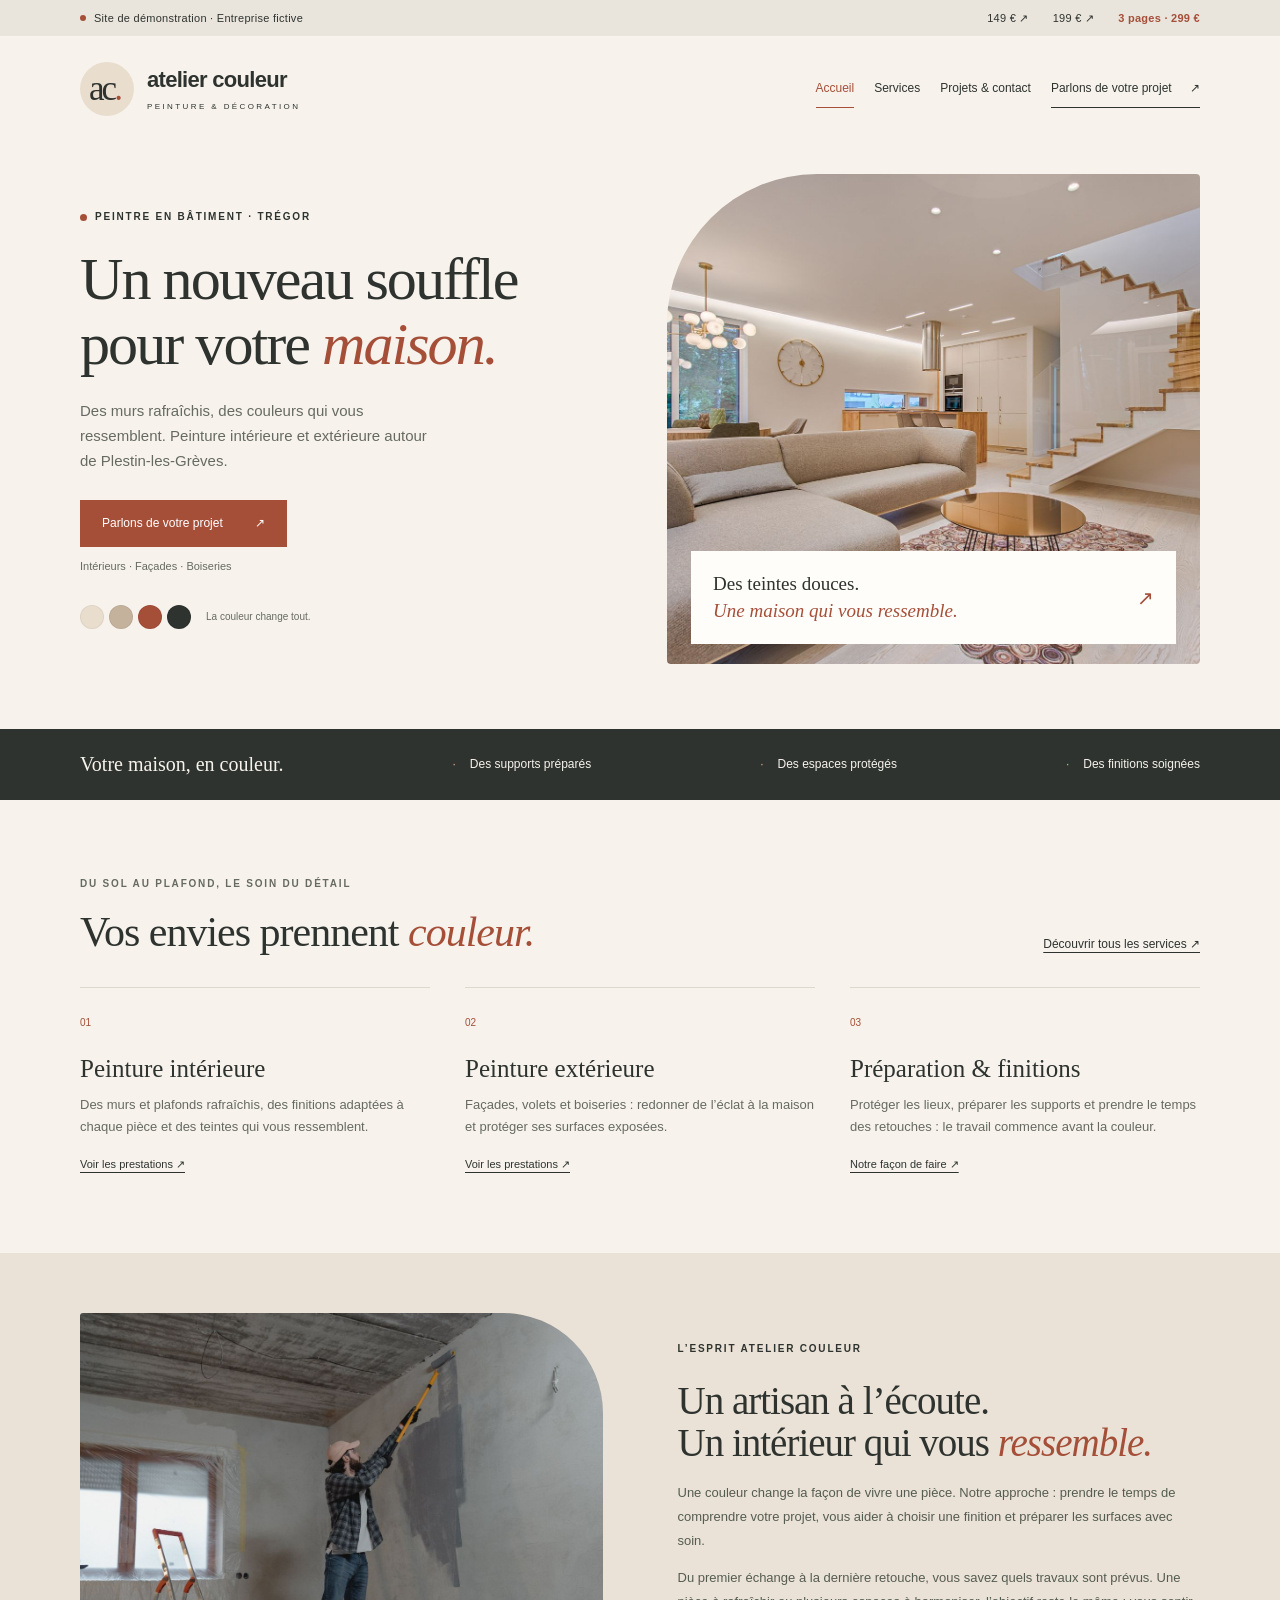
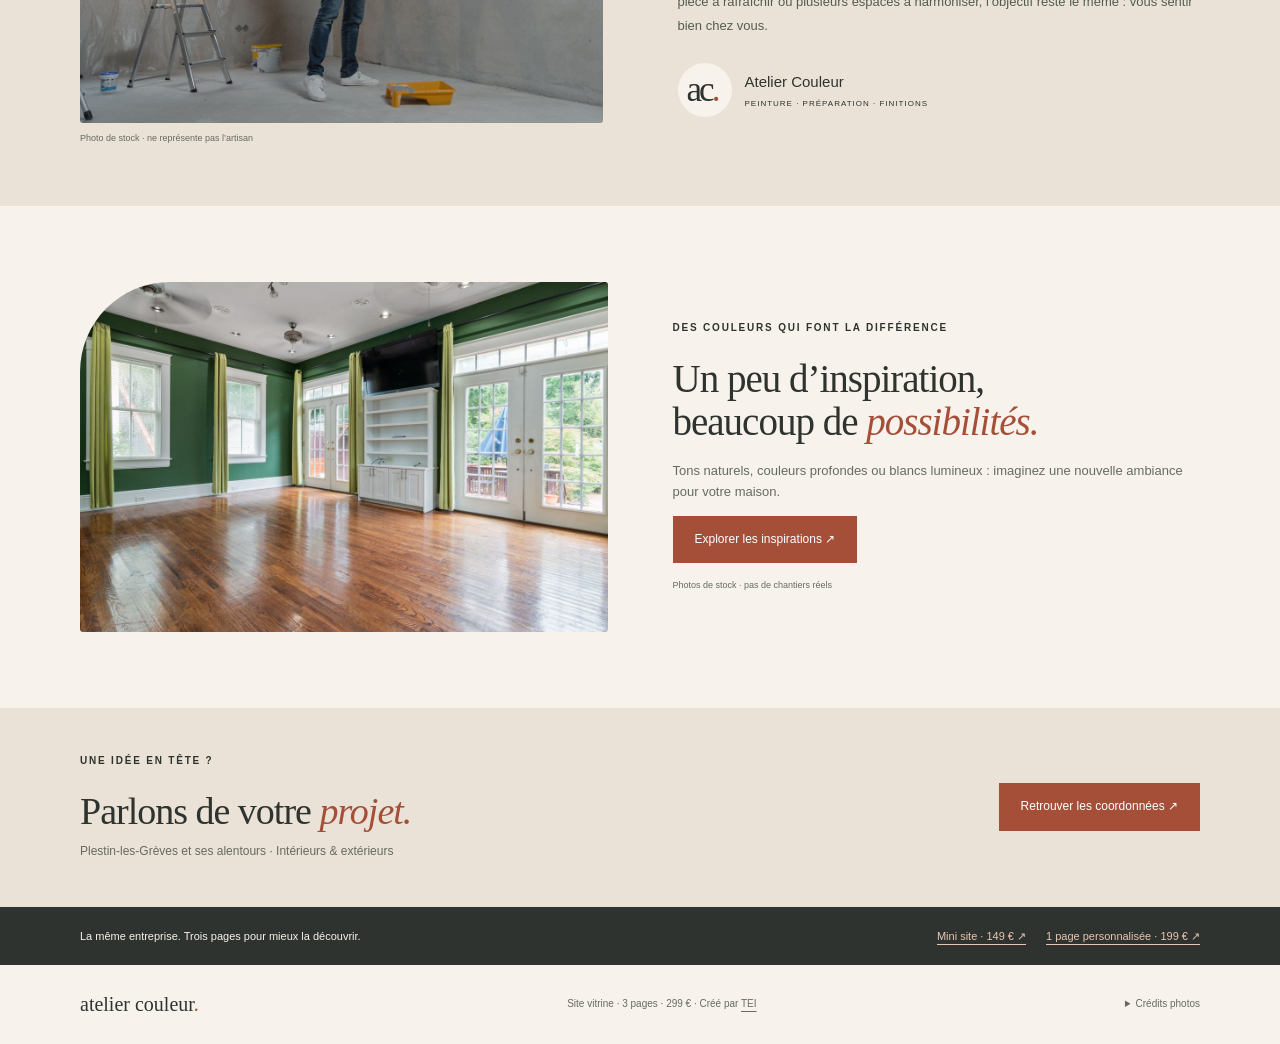
==== index.html @ 241e9d22 "Create three-page Atelier Couleur website demo" ====
<!doctype html>
<html lang="fr">
<head>
<meta charset="utf-8"><meta name="viewport" content="width=device-width, initial-scale=1">
<meta name="robots" content="noindex, nofollow">
<meta name="description" content="Atelier Couleur : démonstration d’un site vitrine de trois pages pour un peintre en bâtiment. Entreprise fictive, photos d’illustration.">
<meta name="theme-color" content="#f7f3ec">
<title>Atelier Couleur — Accueil · Peinture & décoration</title>
<link rel="icon" href="favicon.svg" type="image/svg+xml"><link rel="stylesheet" href="style.css">
</head>
<body>
<a class="skip" href="#main">Aller au contenu</a>
<div class="demo"><div class="wrap demo-inner"><span><span class="demo-dot"></span> Site de démonstration · Entreprise fictive</span><div class="demo-compare"><a href="https://ddelpha.github.io/atelier-couleur-mini/">149 € ↗</a><a href="https://ddelpha.github.io/atelier-couleur-personnalise/">199 € ↗</a><span class="current-package">3 pages · 299 €</span></div></div></div>
<header class="wrap header"><a class="brand" href="index.html" aria-label="Atelier Couleur, accueil"><span class="brand-icon" aria-hidden="true">ac<span>.</span></span><span>atelier couleur<small>PEINTURE & DÉCORATION</small></span></a><nav aria-label="Navigation principale"><a href="index.html" aria-current="page">Accueil</a><a href="services.html" >Services</a><a href="projets-contact.html" >Projets & contact</a><a class="nav-contact" href="projets-contact.html#contact">Parlons de votre projet <span aria-hidden="true">↗</span></a></nav></header>
<main id="main"><section class="wrap hero"><div class="hero-copy"><p class="eyebrow"><span></span> PEINTRE EN BÂTIMENT · TRÉGOR</p><h1>Un nouveau souffle<br>pour votre <em>maison.</em></h1><p class="intro">Des murs rafraîchis, des couleurs qui vous ressemblent. Peinture intérieure et extérieure autour de Plestin-les-Grèves.</p><a class="button" href="projets-contact.html#contact">Parlons de votre projet <span aria-hidden="true">↗</span></a><p class="hero-note">Intérieurs · Façades · Boiseries</p><div class="swatches" aria-label="Palette : crème, sable, terracotta et charbon"><span style="--swatch:#e9dece"></span><span style="--swatch:#c4b29c"></span><span style="--swatch:#a54f39"></span><span style="--swatch:#2e332f"></span><small>La couleur change tout.</small></div></div><figure class="hero-image"><img src="images/interior.jpg" alt="Salon lumineux aux murs clairs avec canapé et escalier en bois — photo d’illustration" width="1600" height="1029" fetchpriority="high"><figcaption><span>Des teintes douces.<br><em>Une maison qui vous ressemble.</em></span><span aria-hidden="true">↗</span></figcaption></figure></section>
<div class="care-strip"><div class="wrap"><span>Votre maison, en couleur.</span><p>Des supports préparés</p><p>Des espaces protégés</p><p>Des finitions soignées</p></div></div>
<section class="wrap home-services personalised-section"><div class="gallery-heading"><div><p class="eyebrow">DU SOL AU PLAFOND, LE SOIN DU DÉTAIL</p><h2>Vos envies prennent <em>couleur.</em></h2></div><a class="text-link" href="services.html">Découvrir tous les services ↗</a></div><div class="home-service-grid"><article><span class="number">01</span><h3>Peinture intérieure</h3><p>Des murs et plafonds rafraîchis, des finitions adaptées à chaque pièce et des teintes qui vous ressemblent.</p><a href="services.html#interieur">Voir les prestations ↗</a></article><article><span class="number">02</span><h3>Peinture extérieure</h3><p>Façades, volets et boiseries : redonner de l’éclat à la maison et protéger ses surfaces exposées.</p><a href="services.html#exterieur">Voir les prestations ↗</a></article><article><span class="number">03</span><h3>Préparation & finitions</h3><p>Protéger les lieux, préparer les supports et prendre le temps des retouches : le travail commence avant la couleur.</p><a href="services.html#preparation">Notre façon de faire ↗</a></article></div></section><section class="about-band" id="apropos"><div class="wrap about-layout"><figure><img src="images/painting.jpg" alt="Peintre appliquant une sous-couche dans une pièce en rénovation — photo d’illustration" width="1400" height="933" loading="lazy"><figcaption>Photo de stock · ne représente pas l’artisan</figcaption></figure><div class="about-copy"><p class="eyebrow">L’ESPRIT ATELIER COULEUR</p><h2>Un artisan à l’écoute.<br>Un intérieur qui vous <em>ressemble.</em></h2><p>Une couleur change la façon de vivre une pièce. Notre approche : prendre le temps de comprendre votre projet, vous aider à choisir une finition et préparer les surfaces avec soin.</p><p>Du premier échange à la dernière retouche, vous savez quels travaux sont prévus. Une pièce à rafraîchir ou plusieurs espaces à harmoniser, l’objectif reste le même : vous sentir bien chez vous.</p><div class="about-signature"><span class="brand-icon" aria-hidden="true">ac<span>.</span></span><div>Atelier Couleur<small>PEINTURE · PRÉPARATION · FINITIONS</small></div></div></div></div></section>
<section class="wrap home-preview personalised-section"><div class="preview-photo"><img src="images/green-room.jpg" alt="Pièce lumineuse aux murs verts et au parquet en bois — photo de stock" width="1200" height="800" loading="lazy"></div><div><p class="eyebrow">DES COULEURS QUI FONT LA DIFFÉRENCE</p><h2>Un peu d’inspiration,<br>beaucoup de <em>possibilités.</em></h2><p>Tons naturels, couleurs profondes ou blancs lumineux : imaginez une nouvelle ambiance pour votre maison.</p><a class="button" href="projets-contact.html">Explorer les inspirations ↗</a><small>Photos de stock · pas de chantiers réels</small></div></section><section class="home-cta"><div class="wrap"><div><p class="eyebrow">UNE IDÉE EN TÊTE ?</p><h2>Parlons de votre <em>projet.</em></h2><p>Plestin-les-Grèves et ses alentours · Intérieurs & extérieurs</p></div><a class="button" href="projets-contact.html#contact">Retrouver les coordonnées ↗</a></div></section><aside class="compare-footer"><div class="wrap"><span>La même entreprise. Trois pages pour mieux la découvrir.</span><div><a href="https://ddelpha.github.io/atelier-couleur-mini/">Mini site · 149 € ↗</a><a href="https://ddelpha.github.io/atelier-couleur-personnalise/">1 page personnalisée · 199 € ↗</a></div></div></aside></main><footer class="wrap footer"><a class="footer-brand" href="index.html">atelier couleur<span>.</span></a><p>Site vitrine · 3 pages · 299 € · Créé par <a href="https://treger-electricite-informatique.fr/sites-web.html">TEI</a></p><details><summary>Crédits photos</summary><p>Photos de stock Pexels : <a href="https://www.pexels.com/photo/interior-design-of-a-house-1571460/">intérieur</a>, <a href="https://www.pexels.com/photo/man-painting-the-wall-6474471/">peinture</a>, <a href="https://www.pexels.com/photo/person-holding-paint-roller-while-painting-the-wall-994164/">rouleau</a>. <a href="https://www.pexels.com/photo/empty-living-room-with-wooden-floor-and-green-walls-5353938/">pièce verte</a>, <a href="https://www.pexels.com/photo/stylish-interior-of-bedroom-in-modern-apartment-6636262/">chambre</a>. Utilisées à titre d’illustration.</p></details></footer>
</body></html>
---- style.css ----
:root{--cream:#f7f3ec;--paper:#fffdf9;--ink:#2e332f;--muted:#666a62;--terra:#a54f39;--line:#ddd8ce;--sand:#e9dece}*{box-sizing:border-box}html{scroll-behavior:smooth;scroll-padding-top:24px}body{margin:0;background:var(--cream);color:var(--ink);font-family:Arial,Helvetica,sans-serif;font-size:16px;line-height:1.65}a{color:inherit;text-underline-offset:4px}a:focus-visible,summary:focus-visible{outline:3px solid var(--terra);outline-offset:5px}.wrap{width:min(1120px,calc(100% - 64px));margin:auto}.skip{position:absolute;top:-100px;background:white;padding:12px;z-index:5}.skip:focus{top:0}.demo{background:#eae5dc;font-size:11px;letter-spacing:.025em}.demo-inner{display:flex;justify-content:space-between;align-items:center;gap:16px;padding-block:9px}.demo-inner>span{display:flex;align-items:center;gap:8px}.demo a{text-decoration:none}.demo-dot{width:6px;height:6px;border-radius:50%;background:var(--terra)}.header{display:flex;align-items:center;justify-content:space-between;gap:24px;padding-block:26px}.brand{display:flex;align-items:center;gap:13px;text-decoration:none;font-weight:600;font-size:22px;letter-spacing:-.7px;line-height:1.2}.brand-icon{font-family:Georgia,serif;font-size:35px;background:var(--sand);width:54px;height:54px;display:flex;align-items:center;justify-content:center;border-radius:50%;font-weight:400;letter-spacing:-3px;padding-right:5px}.brand-icon span{color:var(--terra)}.brand small{display:block;font-size:8px;letter-spacing:2.4px;font-weight:400;margin-top:8px}.header nav{display:flex;gap:28px;align-items:center;font-size:12px}.header nav a{text-decoration:none}.nav-contact{border-bottom:1px solid var(--ink);padding-block:8px}.nav-contact span{margin-left:15px}.hero{display:grid;grid-template-columns:1fr 1fr;gap:44px;align-items:center;padding-block:32px 58px}.eyebrow{font-size:10px;font-weight:600;letter-spacing:1.8px;margin:0 0 22px;display:flex;align-items:center;gap:8px}.eyebrow>span{width:7px;height:7px;background:var(--terra);border-radius:50%}h1,h2,h3,p,figure{margin-top:0}h1,h2{font-family:Georgia,'Times New Roman',serif;font-weight:400;line-height:1.08;letter-spacing:-2px}h1{font-size:clamp(44px,4.7vw,64px);margin-bottom:22px}em{color:var(--terra);font-weight:400}.intro{font-size:15px;color:var(--muted);max-width:365px;margin-bottom:26px}.button{display:inline-flex;gap:32px;align-items:center;background:var(--terra);color:white;text-decoration:none;padding:13px 21px;font-size:12px;border:1px solid var(--terra)}.button:hover{background:#843d2b}.hero-note{font-size:11px;color:var(--muted);margin:10px 0 30px}.swatches{display:flex;align-items:center;gap:5px}.swatches>span{background:var(--swatch);width:24px;height:24px;border-radius:50%;border:1px solid #0000000d}.swatches small{margin-left:10px;font-size:10px;color:var(--muted)}.hero-image{margin:0;position:relative;height:440px}.hero-image img{width:100%;height:100%;object-fit:cover;object-position:47% center;border-radius:120px 3px 3px 3px}.hero-image figcaption{position:absolute;left:24px;right:24px;bottom:20px;display:flex;justify-content:space-between;align-items:center;gap:14px;background:var(--paper);padding:13px 18px;font-family:Georgia,serif;font-size:15px}.hero-image figcaption>span:last-child{font-family:Arial;font-size:20px;color:var(--terra)}.services{border-top:1px solid var(--line);display:grid;grid-template-columns:1fr 1fr;gap:60px;padding-block:48px}.section-intro .eyebrow{margin-bottom:15px}h2{font-size:36px;margin-bottom:17px;letter-spacing:-1px}.section-intro>p:last-child{font-size:13px;color:var(--muted);max-width:360px;margin-bottom:0}.service-list article{display:flex;gap:18px;border-bottom:1px solid var(--line);padding:18px 0}.service-list article:first-child{padding-top:0}.number{font-size:10px;color:var(--terra);padding-top:4px}h3{font-size:15px;font-weight:500;margin-bottom:5px}.service-list p{font-size:12px;color:var(--muted);margin-bottom:0;max-width:345px}.service-mark{margin-left:auto;color:var(--terra);font-size:18px}.inspiration{padding-block:10px 55px}.gallery-heading{display:flex;justify-content:space-between;align-items:baseline;gap:16px;margin-bottom:18px}.gallery-heading h2{font-size:28px;margin:0}.gallery-heading p{font-size:10px;color:var(--muted);margin:0}.gallery{display:grid;grid-template-columns:1.2fr 1fr;gap:22px}.gallery figure{margin:0}.gallery img{width:100%;height:240px;object-fit:cover;display:block}.gallery figure:first-child img{object-position:center 50%}.gallery figcaption{display:flex;justify-content:space-between;align-items:center;gap:10px;padding-top:12px;font-family:Georgia,serif;font-size:17px}.gallery figcaption small{font-family:Arial;font-size:8px;letter-spacing:1px;color:var(--muted)}.contact{background:#eae2d6}.contact-inner{display:grid;grid-template-columns:1fr 1fr;gap:60px;padding-block:43px}.contact h2{font-size:42px}.contact .eyebrow{margin-bottom:16px}.contact p:not(.eyebrow){margin-bottom:10px}.contact-inner>div:first-child>p:last-child{font-size:13px;color:var(--muted)}.contact-details{padding-top:6px}.contact-label{font-size:9px;letter-spacing:1.6px;color:var(--muted)}.contact-value{font-family:Georgia,serif;font-size:27px;line-height:1.2}.contact-email{font-size:16px;overflow-wrap:anywhere}.contact-area{font-size:11px;color:var(--muted)}.contact-demo{font-size:10px;color:var(--muted);max-width:350px;margin-top:20px}.real-link{display:inline-block;font-size:11px;margin-top:6px}.footer{padding-block:23px;display:flex;gap:20px;align-items:center;justify-content:space-between;font-size:10px;color:var(--muted)}.footer p{margin:0}.footer-brand{font-family:Georgia,serif;font-size:20px;color:var(--ink)}.footer-brand>span{color:var(--terra)}.footer details{position:relative}.footer summary{cursor:pointer}.footer details p{position:absolute;bottom:28px;right:0;background:var(--paper);border:1px solid var(--line);padding:16px;width:260px;box-shadow:0 3px 20px #0001}@media(min-width:1500px){.hero{padding-top:45px}}@media(max-width:800px){.wrap{width:calc(100% - 40px)}.header nav{gap:18px}.header nav>a:not(.nav-contact){display:none}.hero{gap:24px}.hero-image{height:370px}h1{font-size:44px}.services,.contact-inner{gap:30px}.gallery-heading{display:block}.gallery-heading p{margin-top:8px}.gallery figcaption{align-items:flex-start;flex-direction:column;gap:0}.gallery img{height:210px}}@media(max-width:580px){.demo-inner{flex-wrap:wrap;gap:3px;font-size:9px;padding-block:7px}.header{padding-block:20px}.brand{font-size:19px;gap:9px}.brand-icon{width:43px;height:43px;font-size:29px}.brand small{font-size:6px;letter-spacing:1.9px}.header nav{font-size:10px}.nav-contact{max-width:100px;line-height:1.45}.nav-contact span{margin-left:0}.hero{grid-template-columns:1fr;padding-top:15px;padding-bottom:33px;gap:28px}h1{font-size:48px}.hero-copy .eyebrow{font-size:9px}.intro{max-width:100%}.swatches{margin-top:22px}.hero-note{margin-bottom:15px}.hero-image{height:305px}.hero-image img{border-top-left-radius:85px}.hero-image figcaption{left:15px;right:15px;bottom:15px;font-size:14px}.services{grid-template-columns:1fr;gap:25px;padding-block:32px}.section-intro>p:last-child{max-width:100%}.gallery{gap:13px;grid-template-columns:1fr 1fr}.gallery img{height:175px}.gallery figcaption{font-size:15px;line-height:1.4}.gallery figcaption small{font-size:7px;margin-top:5px}.gallery-heading h2{font-size:27px}.inspiration{padding-bottom:32px}.contact-inner{grid-template-columns:1fr;gap:20px;padding-block:32px}.contact h2{font-size:40px}.contact-details{border-top:1px solid #cbc3b6;padding-top:20px}.footer{flex-wrap:wrap;gap:10px}.footer>p{order:3;width:100%}.footer details p{width:240px}}@media(prefers-reduced-motion:reduce){html{scroll-behavior:auto}}
/* Personalised one-page edition: same identity, more space for the business. */
.demo-compare{display:flex;align-items:center;gap:24px}.current-package{color:var(--terra);font-weight:600}.header nav{gap:22px}.hero{padding-bottom:65px;gap:54px}.hero-image{height:490px}.hero-image img{border-radius:150px 4px 4px 4px}.hero-image figcaption{padding:20px 22px;font-size:19px;line-height:1.4}.care-strip{background:var(--ink);color:var(--cream)}.care-strip .wrap{display:flex;align-items:center;justify-content:space-between;gap:25px;padding-block:19px;font-size:12px}.care-strip span{font-family:Georgia,serif;font-size:20px}.care-strip p{margin:0}.care-strip p:before{content:'·';color:#dbaa8e;margin-right:14px}.personalised-section{padding-block:76px}.services{border-top:0;gap:80px;grid-template-columns:.85fr 1.15fr}.section-intro h2{font-size:40px}.section-intro>p:last-of-type{font-size:14px;max-width:350px}.text-link{display:inline-block;margin-top:25px;font-size:12px}.service-list article{padding-block:25px}.service-list h3{font-family:Georgia,serif;font-size:23px;line-height:1.2}.service-list p{font-size:13px;max-width:none;line-height:1.8}.service-list ul{display:flex;gap:6px;flex-wrap:wrap;list-style:none;padding:0;margin:13px 0 0}.service-list li{background:#eae5dc;padding:4px 9px;font-size:9px;color:#54584f}.about-band{background:#eae2d6}.about-layout{display:grid;grid-template-columns:1fr 1fr;gap:75px;align-items:center;padding-block:60px}.about-layout figure{margin:0}.about-layout img{height:410px;width:100%;object-fit:cover;display:block;border-radius:3px 100px 3px 3px}.about-layout figcaption{font-size:9px;color:var(--muted);margin-top:8px}.about-copy h2{font-size:39px}.about-copy>p:not(.eyebrow){font-size:13px;color:#555c52;line-height:1.85}.about-signature{display:flex;gap:13px;align-items:center;margin-top:25px;font-size:15px}.about-signature small{display:block;font-size:8px;letter-spacing:1px;margin-top:3px}.about-signature .brand-icon{background:var(--cream)}.gallery-heading{align-items:flex-end;margin-bottom:28px}.gallery-heading h2{font-size:42px;line-height:1.1}.gallery-heading .eyebrow{margin-bottom:16px}.gallery-heading>p{max-width:260px;font-size:11px}.expanded-gallery{grid-template-columns:1.3fr 1fr;gap:32px 24px}.expanded-gallery figure:nth-child(3){grid-column:1}.expanded-gallery img{height:290px}.expanded-gallery figure:first-child img,.expanded-gallery figure:last-child img{height:355px}.expanded-gallery figure:nth-child(2){padding-top:65px}.expanded-gallery figure:nth-child(3){align-self:start}.expanded-gallery figcaption{font-size:18px}.expanded-gallery figcaption small{font-size:8px}.process{border-top:1px solid var(--line);padding-top:50px}.process-heading{display:flex;justify-content:space-between;align-items:baseline;gap:30px;margin-bottom:20px}.process-heading h2{font-size:37px}.process-steps{display:grid;grid-template-columns:repeat(3,1fr);gap:35px}.process-steps article{border-top:1px solid var(--line);padding-top:18px}.process-steps span{font-size:9px;letter-spacing:1.5px;color:var(--terra)}.process-steps h3{font-family:Georgia,serif;font-size:21px;margin-top:13px}.process-steps p{font-size:12px;color:var(--muted);max-width:290px}.faq-band{background:#eeebe4}.faq-layout{display:grid;grid-template-columns:1fr 1.1fr;gap:70px;padding-block:65px}.faq-layout h2{font-size:38px}.faq-layout>div>p:not(.eyebrow){font-size:12px;color:var(--muted)}.faq-list details{border-bottom:1px solid #d3cec4}.faq-list summary{list-style:none;cursor:pointer;display:flex;justify-content:space-between;gap:20px;padding:18px 0;font-size:14px}.faq-list summary::-webkit-details-marker{display:none}.faq-list summary:after{content:'+';color:var(--terra);font-size:20px;line-height:1}.faq-list details[open] summary:after{content:'−'}.faq-list details p{font-size:12px;color:var(--muted);line-height:1.85;padding-bottom:6px}.contact-inner{padding-block:65px}.compare-footer{background:var(--ink);color:var(--cream)}.compare-footer .wrap{display:flex;justify-content:space-between;gap:20px;padding-block:20px;font-size:11px}.compare-footer a{color:#e9c6b4}@media(max-width:850px){.header nav{gap:18px}.header nav>a[href="#apropos"]{display:none}.hero{gap:30px}.hero-image{height:420px}.services{gap:35px}.about-layout{gap:35px}.about-copy h2,.section-intro h2{font-size:34px}.expanded-gallery figcaption{flex-direction:column;align-items:flex-start;gap:3px}.faq-layout{gap:35px}}@media(max-width:580px){.demo-inner{gap:5px}.demo-compare{gap:15px;font-size:8px}.header nav{font-size:10px}.hero{padding-bottom:35px;gap:28px}.hero-image{height:330px}.hero-image img{border-top-left-radius:90px}.hero-image figcaption{font-size:17px;padding:15px}.care-strip .wrap{display:grid;grid-template-columns:1fr 1fr;gap:10px 8px;padding-block:18px;font-size:10px}.care-strip span{font-size:17px}.care-strip p:before{margin-right:7px}.personalised-section{padding-block:40px}.services{grid-template-columns:1fr;gap:30px}.section-intro h2{font-size:35px}.service-list article{padding-block:23px}.service-list h3{font-size:23px}.about-layout{grid-template-columns:1fr;padding-block:35px;gap:28px}.about-layout img{height:290px;border-top-right-radius:80px}.about-copy h2{font-size:34px}.gallery-heading h2{font-size:35px}.gallery-heading>p{margin-top:15px}.expanded-gallery{gap:25px;grid-template-columns:1fr}.expanded-gallery figure:nth-child(n){padding:0;margin:0;grid-column:auto}.expanded-gallery figure:nth-child(n) img{height:240px}.expanded-gallery figcaption{flex-direction:row;align-items:baseline;font-size:17px;gap:10px}.expanded-gallery figcaption small{font-size:7px;white-space:nowrap}.process-heading{display:block}.process-heading h2{font-size:34px}.process-steps{grid-template-columns:1fr;gap:20px}.process-steps p{max-width:100%;margin-bottom:0}.faq-layout{grid-template-columns:1fr;padding-block:40px;gap:20px}.faq-layout h2{font-size:34px}.faq-list summary{font-size:14px}.contact-inner{padding-block:40px}.compare-footer .wrap{display:block;font-size:10px}.compare-footer a{display:block;margin-top:8px}.footer{font-size:9px}}
/* Three-page edition: shared identity, dedicated services and projects pages. */
.header nav{gap:20px}.header nav a[aria-current=page]{color:var(--terra);border-bottom:1px solid var(--terra)}.header nav a:not(.nav-contact){padding-block:8px}.footer-brand{text-decoration:none}.compare-footer .wrap>div{display:flex;gap:20px}.breadcrumb{display:flex;gap:12px;font-size:11px;color:var(--muted);padding-top:10px}.breadcrumb a{text-decoration:none}.page-intro{padding-block:50px 55px;border-bottom:1px solid var(--line)}.page-intro h1{font-size:60px}.page-intro .intro{max-width:520px;margin-bottom:22px}.page-jumps{display:flex;gap:25px;font-size:12px}.home-service-grid{display:grid;grid-template-columns:repeat(3,1fr);gap:35px;margin-top:32px}.home-service-grid article{border-top:1px solid var(--line);padding-top:20px}.home-service-grid h3{font-family:Georgia,serif;font-size:25px;margin-top:14px}.home-service-grid p{font-size:13px;color:var(--muted)}.home-service-grid a{font-size:11px}.home-preview{display:grid;grid-template-columns:1fr 1fr;align-items:center;gap:65px}.preview-photo img{width:100%;height:350px;object-fit:cover;border-radius:90px 3px 3px 3px;display:block}.home-preview h2{font-size:39px}.home-preview p:not(.eyebrow){font-size:13px;color:var(--muted)}.home-preview small{display:block;font-size:9px;color:var(--muted);margin-top:15px}.home-cta{background:#eae2d6}.home-cta .wrap{display:flex;gap:35px;justify-content:space-between;align-items:center;padding-block:45px}.home-cta h2{font-size:38px;margin-bottom:10px}.home-cta p:last-child{font-size:12px;color:var(--muted);margin:0}.service-detail{display:grid;grid-template-columns:1fr 1fr;gap:65px;align-items:center;padding-block:65px}.service-detail figure{margin:0}.service-detail img{width:100%;height:410px;object-fit:cover;display:block;border-radius:3px 85px 3px 3px}.service-detail figcaption{font-size:9px;color:var(--muted);margin-top:8px}.service-detail h2,.exterior-layout h2{font-size:39px}.service-detail p:not(.eyebrow),.exterior-layout p:not(.eyebrow){font-size:13px;color:var(--muted)}.detail-list{list-style:none;padding:0;margin:20px 0 0;font-size:12px}.detail-list li{border-top:1px solid var(--line);padding:9px 0 9px 20px;position:relative}.detail-list li:before{content:'·';position:absolute;left:3px;color:var(--terra);font-weight:bold}.exterior-band{background:#eae2d6}.exterior-layout{display:grid;grid-template-columns:1.15fr .85fr;gap:90px;padding-block:60px;align-items:center}.exterior-layout .detail-list li{border-color:#d5cbbd}.material-note{border:1px solid #cfc4b5;padding:30px;background:#f7f3ec80}.big-number{font-family:Georgia,serif;font-size:72px;line-height:1;color:#a54f3960}.material-note h3{font-family:Georgia,serif;font-size:30px;margin-block:15px}.material-note p:last-child{margin-bottom:0}.area-section{display:grid;grid-template-columns:1fr 1fr;gap:70px;padding-block:45px;border-top:1px solid var(--line);border-bottom:1px solid var(--line);align-items:center}.area-section h2{font-size:39px}.area-section p:not(.eyebrow){font-size:13px;color:var(--muted);max-width:450px}.area-towns{display:grid;grid-template-columns:1fr 1fr;gap:15px;font-size:13px}.area-towns span{border-bottom:1px solid var(--line);padding-block:12px}.enquiry-prep{padding-block:60px}.enquiry-prep h2{font-size:36px;margin-bottom:30px}@media(max-width:850px){.header nav{gap:13px;font-size:11px}.header .brand{font-size:20px}.home-preview,.service-detail{gap:30px}.exterior-layout{gap:35px}.area-section{gap:35px}.home-service-grid{gap:20px}.home-service-grid h3{font-size:22px}}@media(max-width:580px){.header{flex-wrap:wrap;gap:16px}.header nav{width:100%;display:flex;justify-content:space-between;font-size:11px;gap:14px;border-top:1px solid var(--line);padding-top:6px}.header nav>a:not(.nav-contact){display:block}.header nav .nav-contact{display:none}.header .brand{font-size:19px}.demo-compare{gap:15px}.page-intro{padding-block:30px 35px}.page-intro h1{font-size:46px}.page-jumps{gap:18px;font-size:11px}.home-service-grid{grid-template-columns:1fr;gap:25px;margin-top:25px}.home-service-grid h3{font-size:25px}.home-preview,.service-detail,.exterior-layout,.area-section{grid-template-columns:1fr;gap:28px}.preview-photo img{height:270px}.home-preview h2{font-size:34px}.home-cta .wrap{display:block;padding-block:35px}.home-cta .button{margin-top:25px}.home-cta h2{font-size:34px}.service-detail{padding-block:40px}.service-detail img{height:280px}.service-detail h2,.exterior-layout h2{font-size:34px}.exterior-layout{padding-block:35px}.material-note{padding:25px}.area-section{padding-block:35px}.area-section h2{font-size:34px}.area-towns{font-size:12px;gap:12px}.enquiry-prep{padding-block:40px}.enquiry-prep h2{font-size:32px}.compare-footer .wrap>div{display:flex;flex-wrap:wrap;gap:8px 20px}.compare-footer a{display:inline-block}.gallery-heading h2{font-size:34px}}
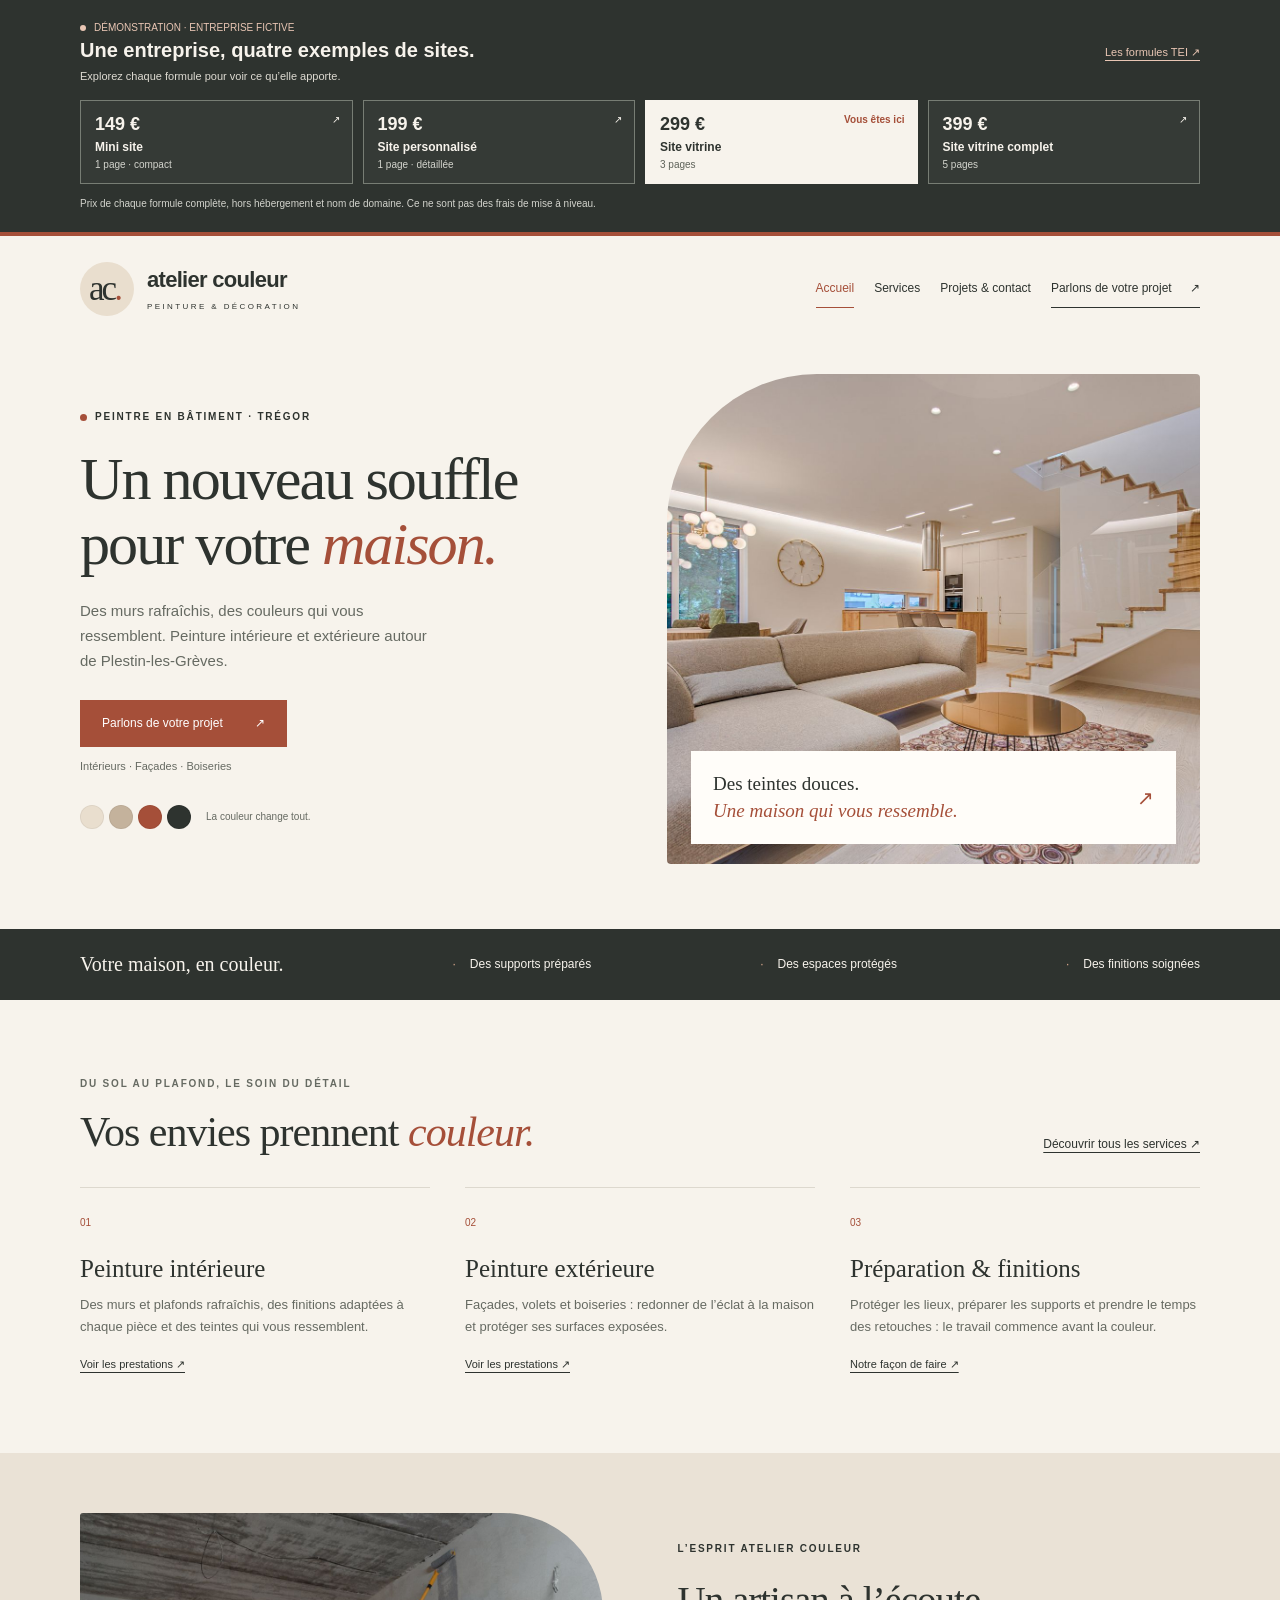
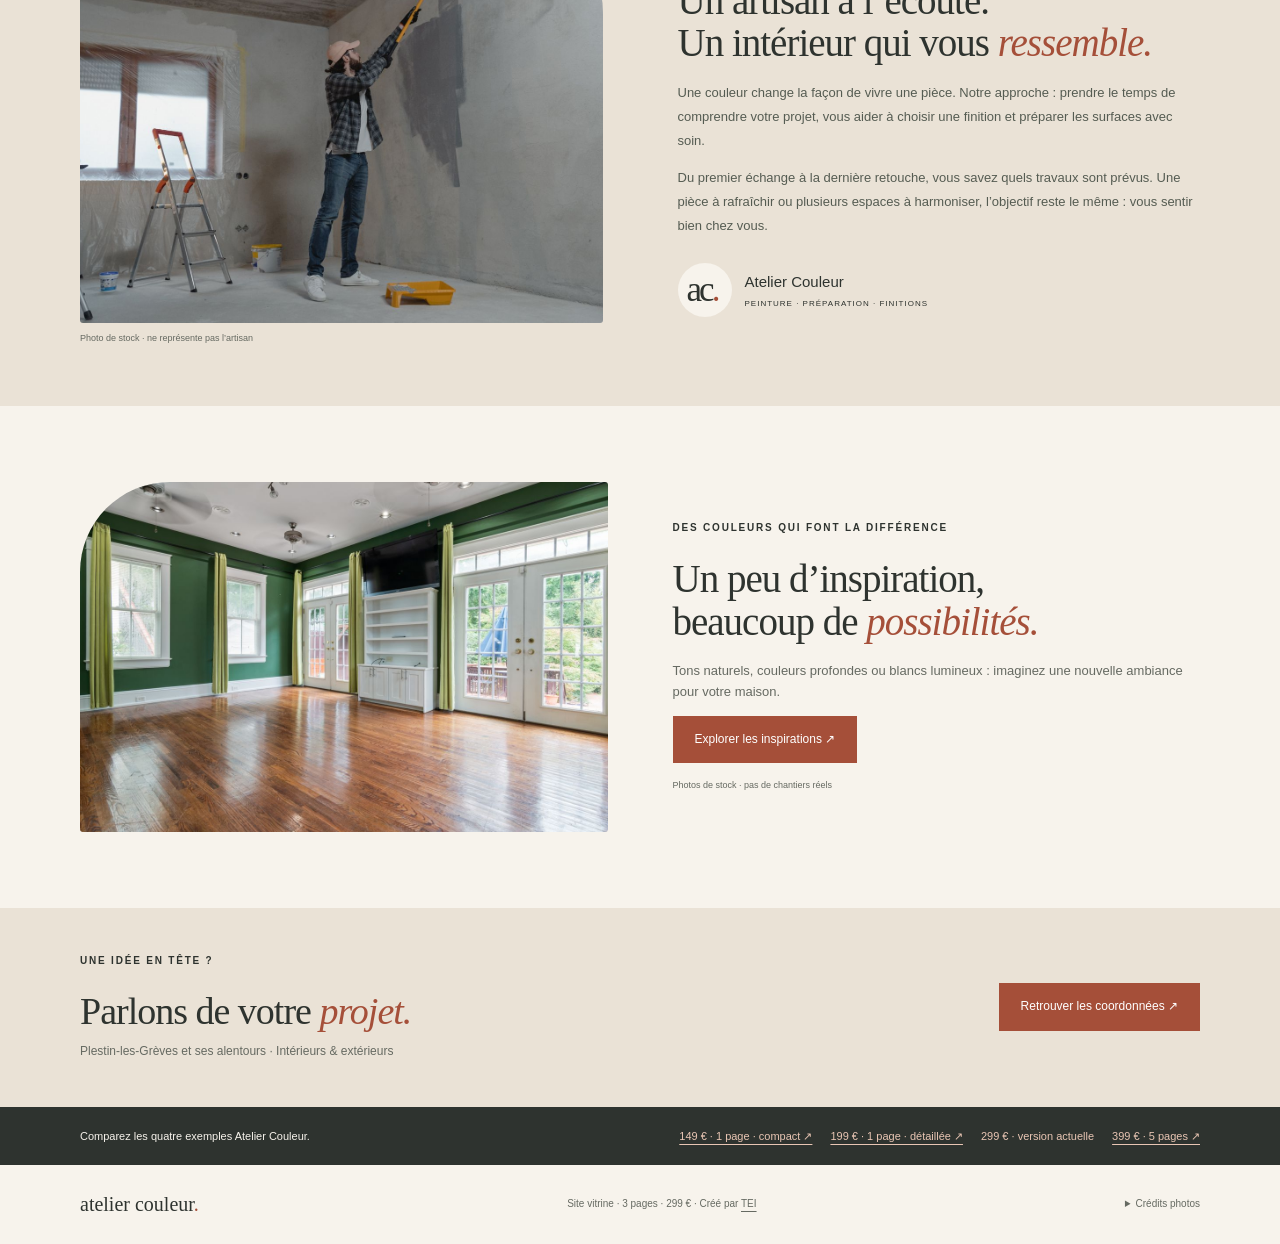
==== commit fd58a19a: "Make all four website examples prominent and linked" ====
--- a/index.html
+++ b/index.html
@@ -10,10 +10,10 @@
 </head>
 <body>
 <a class="skip" href="#main">Aller au contenu</a>
-<div class="demo"><div class="wrap demo-inner"><span><span class="demo-dot"></span> Site de démonstration · Entreprise fictive</span><div class="demo-compare"><a href="https://ddelpha.github.io/atelier-couleur-mini/">149 € ↗</a><a href="https://ddelpha.github.io/atelier-couleur-personnalise/">199 € ↗</a><span class="current-package">3 pages · 299 €</span></div></div></div>
+<aside class="demo" aria-label="Comparer les exemples de sites web"><div class="wrap demo-inner"><div class="demo-heading"><div><span class="demo-label"><span class="demo-dot"></span>DÉMONSTRATION · ENTREPRISE FICTIVE</span><strong class="demo-title">Une entreprise, quatre exemples de sites.</strong><p>Explorez chaque formule pour voir ce qu’elle apporte.</p></div><a class="demo-offer" href="https://treger-electricite-informatique.fr/sites-web.html">Les formules TEI ↗</a></div><nav class="demo-package-links" aria-label="Exemples par formule"><a class="package-option" href="https://ddelpha.github.io/atelier-couleur-mini/"><span class="package-indicator" aria-hidden="true">↗</span><strong>149 €</strong><span class="package-name">Mini site</span><small>1 page · compact</small></a><a class="package-option" href="https://ddelpha.github.io/atelier-couleur-personnalise/"><span class="package-indicator" aria-hidden="true">↗</span><strong>199 €</strong><span class="package-name">Site personnalisé</span><small>1 page · détaillée</small></a><span class="package-option" aria-current="page"><span class="package-indicator">Vous êtes ici</span><strong>299 €</strong><span class="package-name">Site vitrine</span><small>3 pages</small></span><a class="package-option" href="https://ddelpha.github.io/atelier-couleur-5-pages/"><span class="package-indicator" aria-hidden="true">↗</span><strong>399 €</strong><span class="package-name">Site vitrine complet</span><small>5 pages</small></a></nav><p class="demo-explanation">Prix de chaque formule complète, hors hébergement et nom de domaine. Ce ne sont pas des frais de mise à niveau.</p></div></aside>
 <header class="wrap header"><a class="brand" href="index.html" aria-label="Atelier Couleur, accueil"><span class="brand-icon" aria-hidden="true">ac<span>.</span></span><span>atelier couleur<small>PEINTURE & DÉCORATION</small></span></a><nav aria-label="Navigation principale"><a href="index.html" aria-current="page">Accueil</a><a href="services.html" >Services</a><a href="projets-contact.html" >Projets & contact</a><a class="nav-contact" href="projets-contact.html#contact">Parlons de votre projet <span aria-hidden="true">↗</span></a></nav></header>
 <main id="main"><section class="wrap hero"><div class="hero-copy"><p class="eyebrow"><span></span> PEINTRE EN BÂTIMENT · TRÉGOR</p><h1>Un nouveau souffle<br>pour votre <em>maison.</em></h1><p class="intro">Des murs rafraîchis, des couleurs qui vous ressemblent. Peinture intérieure et extérieure autour de Plestin-les-Grèves.</p><a class="button" href="projets-contact.html#contact">Parlons de votre projet <span aria-hidden="true">↗</span></a><p class="hero-note">Intérieurs · Façades · Boiseries</p><div class="swatches" aria-label="Palette : crème, sable, terracotta et charbon"><span style="--swatch:#e9dece"></span><span style="--swatch:#c4b29c"></span><span style="--swatch:#a54f39"></span><span style="--swatch:#2e332f"></span><small>La couleur change tout.</small></div></div><figure class="hero-image"><img src="images/interior.jpg" alt="Salon lumineux aux murs clairs avec canapé et escalier en bois — photo d’illustration" width="1600" height="1029" fetchpriority="high"><figcaption><span>Des teintes douces.<br><em>Une maison qui vous ressemble.</em></span><span aria-hidden="true">↗</span></figcaption></figure></section>
 <div class="care-strip"><div class="wrap"><span>Votre maison, en couleur.</span><p>Des supports préparés</p><p>Des espaces protégés</p><p>Des finitions soignées</p></div></div>
 <section class="wrap home-services personalised-section"><div class="gallery-heading"><div><p class="eyebrow">DU SOL AU PLAFOND, LE SOIN DU DÉTAIL</p><h2>Vos envies prennent <em>couleur.</em></h2></div><a class="text-link" href="services.html">Découvrir tous les services ↗</a></div><div class="home-service-grid"><article><span class="number">01</span><h3>Peinture intérieure</h3><p>Des murs et plafonds rafraîchis, des finitions adaptées à chaque pièce et des teintes qui vous ressemblent.</p><a href="services.html#interieur">Voir les prestations ↗</a></article><article><span class="number">02</span><h3>Peinture extérieure</h3><p>Façades, volets et boiseries : redonner de l’éclat à la maison et protéger ses surfaces exposées.</p><a href="services.html#exterieur">Voir les prestations ↗</a></article><article><span class="number">03</span><h3>Préparation & finitions</h3><p>Protéger les lieux, préparer les supports et prendre le temps des retouches : le travail commence avant la couleur.</p><a href="services.html#preparation">Notre façon de faire ↗</a></article></div></section><section class="about-band" id="apropos"><div class="wrap about-layout"><figure><img src="images/painting.jpg" alt="Peintre appliquant une sous-couche dans une pièce en rénovation — photo d’illustration" width="1400" height="933" loading="lazy"><figcaption>Photo de stock · ne représente pas l’artisan</figcaption></figure><div class="about-copy"><p class="eyebrow">L’ESPRIT ATELIER COULEUR</p><h2>Un artisan à l’écoute.<br>Un intérieur qui vous <em>ressemble.</em></h2><p>Une couleur change la façon de vivre une pièce. Notre approche : prendre le temps de comprendre votre projet, vous aider à choisir une finition et préparer les surfaces avec soin.</p><p>Du premier échange à la dernière retouche, vous savez quels travaux sont prévus. Une pièce à rafraîchir ou plusieurs espaces à harmoniser, l’objectif reste le même : vous sentir bien chez vous.</p><div class="about-signature"><span class="brand-icon" aria-hidden="true">ac<span>.</span></span><div>Atelier Couleur<small>PEINTURE · PRÉPARATION · FINITIONS</small></div></div></div></div></section>
-<section class="wrap home-preview personalised-section"><div class="preview-photo"><img src="images/green-room.jpg" alt="Pièce lumineuse aux murs verts et au parquet en bois — photo de stock" width="1200" height="800" loading="lazy"></div><div><p class="eyebrow">DES COULEURS QUI FONT LA DIFFÉRENCE</p><h2>Un peu d’inspiration,<br>beaucoup de <em>possibilités.</em></h2><p>Tons naturels, couleurs profondes ou blancs lumineux : imaginez une nouvelle ambiance pour votre maison.</p><a class="button" href="projets-contact.html">Explorer les inspirations ↗</a><small>Photos de stock · pas de chantiers réels</small></div></section><section class="home-cta"><div class="wrap"><div><p class="eyebrow">UNE IDÉE EN TÊTE ?</p><h2>Parlons de votre <em>projet.</em></h2><p>Plestin-les-Grèves et ses alentours · Intérieurs & extérieurs</p></div><a class="button" href="projets-contact.html#contact">Retrouver les coordonnées ↗</a></div></section><aside class="compare-footer"><div class="wrap"><span>La même entreprise. Trois pages pour mieux la découvrir.</span><div><a href="https://ddelpha.github.io/atelier-couleur-mini/">Mini site · 149 € ↗</a><a href="https://ddelpha.github.io/atelier-couleur-personnalise/">1 page personnalisée · 199 € ↗</a></div></div></aside></main><footer class="wrap footer"><a class="footer-brand" href="index.html">atelier couleur<span>.</span></a><p>Site vitrine · 3 pages · 299 € · Créé par <a href="https://treger-electricite-informatique.fr/sites-web.html">TEI</a></p><details><summary>Crédits photos</summary><p>Photos de stock Pexels : <a href="https://www.pexels.com/photo/interior-design-of-a-house-1571460/">intérieur</a>, <a href="https://www.pexels.com/photo/man-painting-the-wall-6474471/">peinture</a>, <a href="https://www.pexels.com/photo/person-holding-paint-roller-while-painting-the-wall-994164/">rouleau</a>. <a href="https://www.pexels.com/photo/empty-living-room-with-wooden-floor-and-green-walls-5353938/">pièce verte</a>, <a href="https://www.pexels.com/photo/stylish-interior-of-bedroom-in-modern-apartment-6636262/">chambre</a>. Utilisées à titre d’illustration.</p></details></footer>
+<section class="wrap home-preview personalised-section"><div class="preview-photo"><img src="images/green-room.jpg" alt="Pièce lumineuse aux murs verts et au parquet en bois — photo de stock" width="1200" height="800" loading="lazy"></div><div><p class="eyebrow">DES COULEURS QUI FONT LA DIFFÉRENCE</p><h2>Un peu d’inspiration,<br>beaucoup de <em>possibilités.</em></h2><p>Tons naturels, couleurs profondes ou blancs lumineux : imaginez une nouvelle ambiance pour votre maison.</p><a class="button" href="projets-contact.html">Explorer les inspirations ↗</a><small>Photos de stock · pas de chantiers réels</small></div></section><section class="home-cta"><div class="wrap"><div><p class="eyebrow">UNE IDÉE EN TÊTE ?</p><h2>Parlons de votre <em>projet.</em></h2><p>Plestin-les-Grèves et ses alentours · Intérieurs & extérieurs</p></div><a class="button" href="projets-contact.html#contact">Retrouver les coordonnées ↗</a></div></section><aside class="compare-footer"><div class="wrap"><span>Comparez les quatre exemples Atelier Couleur.</span><div><a href="https://ddelpha.github.io/atelier-couleur-mini/">149 € · 1 page · compact ↗</a><a href="https://ddelpha.github.io/atelier-couleur-personnalise/">199 € · 1 page · détaillée ↗</a><span class="comparison-current">299 € · version actuelle</span><a href="https://ddelpha.github.io/atelier-couleur-5-pages/">399 € · 5 pages ↗</a></div></div></aside></main><footer class="wrap footer"><a class="footer-brand" href="index.html">atelier couleur<span>.</span></a><p>Site vitrine · 3 pages · 299 € · Créé par <a href="https://treger-electricite-informatique.fr/sites-web.html">TEI</a></p><details><summary>Crédits photos</summary><p>Photos de stock Pexels : <a href="https://www.pexels.com/photo/interior-design-of-a-house-1571460/">intérieur</a>, <a href="https://www.pexels.com/photo/man-painting-the-wall-6474471/">peinture</a>, <a href="https://www.pexels.com/photo/person-holding-paint-roller-while-painting-the-wall-994164/">rouleau</a>. <a href="https://www.pexels.com/photo/empty-living-room-with-wooden-floor-and-green-walls-5353938/">pièce verte</a>, <a href="https://www.pexels.com/photo/stylish-interior-of-bedroom-in-modern-apartment-6636262/">chambre</a>. Utilisées à titre d’illustration.</p></details></footer>
 </body></html>
--- a/style.css
+++ b/style.css
@@ -3,3 +3,6 @@
 .demo-compare{display:flex;align-items:center;gap:24px}.current-package{color:var(--terra);font-weight:600}.header nav{gap:22px}.hero{padding-bottom:65px;gap:54px}.hero-image{height:490px}.hero-image img{border-radius:150px 4px 4px 4px}.hero-image figcaption{padding:20px 22px;font-size:19px;line-height:1.4}.care-strip{background:var(--ink);color:var(--cream)}.care-strip .wrap{display:flex;align-items:center;justify-content:space-between;gap:25px;padding-block:19px;font-size:12px}.care-strip span{font-family:Georgia,serif;font-size:20px}.care-strip p{margin:0}.care-strip p:before{content:'·';color:#dbaa8e;margin-right:14px}.personalised-section{padding-block:76px}.services{border-top:0;gap:80px;grid-template-columns:.85fr 1.15fr}.section-intro h2{font-size:40px}.section-intro>p:last-of-type{font-size:14px;max-width:350px}.text-link{display:inline-block;margin-top:25px;font-size:12px}.service-list article{padding-block:25px}.service-list h3{font-family:Georgia,serif;font-size:23px;line-height:1.2}.service-list p{font-size:13px;max-width:none;line-height:1.8}.service-list ul{display:flex;gap:6px;flex-wrap:wrap;list-style:none;padding:0;margin:13px 0 0}.service-list li{background:#eae5dc;padding:4px 9px;font-size:9px;color:#54584f}.about-band{background:#eae2d6}.about-layout{display:grid;grid-template-columns:1fr 1fr;gap:75px;align-items:center;padding-block:60px}.about-layout figure{margin:0}.about-layout img{height:410px;width:100%;object-fit:cover;display:block;border-radius:3px 100px 3px 3px}.about-layout figcaption{font-size:9px;color:var(--muted);margin-top:8px}.about-copy h2{font-size:39px}.about-copy>p:not(.eyebrow){font-size:13px;color:#555c52;line-height:1.85}.about-signature{display:flex;gap:13px;align-items:center;margin-top:25px;font-size:15px}.about-signature small{display:block;font-size:8px;letter-spacing:1px;margin-top:3px}.about-signature .brand-icon{background:var(--cream)}.gallery-heading{align-items:flex-end;margin-bottom:28px}.gallery-heading h2{font-size:42px;line-height:1.1}.gallery-heading .eyebrow{margin-bottom:16px}.gallery-heading>p{max-width:260px;font-size:11px}.expanded-gallery{grid-template-columns:1.3fr 1fr;gap:32px 24px}.expanded-gallery figure:nth-child(3){grid-column:1}.expanded-gallery img{height:290px}.expanded-gallery figure:first-child img,.expanded-gallery figure:last-child img{height:355px}.expanded-gallery figure:nth-child(2){padding-top:65px}.expanded-gallery figure:nth-child(3){align-self:start}.expanded-gallery figcaption{font-size:18px}.expanded-gallery figcaption small{font-size:8px}.process{border-top:1px solid var(--line);padding-top:50px}.process-heading{display:flex;justify-content:space-between;align-items:baseline;gap:30px;margin-bottom:20px}.process-heading h2{font-size:37px}.process-steps{display:grid;grid-template-columns:repeat(3,1fr);gap:35px}.process-steps article{border-top:1px solid var(--line);padding-top:18px}.process-steps span{font-size:9px;letter-spacing:1.5px;color:var(--terra)}.process-steps h3{font-family:Georgia,serif;font-size:21px;margin-top:13px}.process-steps p{font-size:12px;color:var(--muted);max-width:290px}.faq-band{background:#eeebe4}.faq-layout{display:grid;grid-template-columns:1fr 1.1fr;gap:70px;padding-block:65px}.faq-layout h2{font-size:38px}.faq-layout>div>p:not(.eyebrow){font-size:12px;color:var(--muted)}.faq-list details{border-bottom:1px solid #d3cec4}.faq-list summary{list-style:none;cursor:pointer;display:flex;justify-content:space-between;gap:20px;padding:18px 0;font-size:14px}.faq-list summary::-webkit-details-marker{display:none}.faq-list summary:after{content:'+';color:var(--terra);font-size:20px;line-height:1}.faq-list details[open] summary:after{content:'−'}.faq-list details p{font-size:12px;color:var(--muted);line-height:1.85;padding-bottom:6px}.contact-inner{padding-block:65px}.compare-footer{background:var(--ink);color:var(--cream)}.compare-footer .wrap{display:flex;justify-content:space-between;gap:20px;padding-block:20px;font-size:11px}.compare-footer a{color:#e9c6b4}@media(max-width:850px){.header nav{gap:18px}.header nav>a[href="#apropos"]{display:none}.hero{gap:30px}.hero-image{height:420px}.services{gap:35px}.about-layout{gap:35px}.about-copy h2,.section-intro h2{font-size:34px}.expanded-gallery figcaption{flex-direction:column;align-items:flex-start;gap:3px}.faq-layout{gap:35px}}@media(max-width:580px){.demo-inner{gap:5px}.demo-compare{gap:15px;font-size:8px}.header nav{font-size:10px}.hero{padding-bottom:35px;gap:28px}.hero-image{height:330px}.hero-image img{border-top-left-radius:90px}.hero-image figcaption{font-size:17px;padding:15px}.care-strip .wrap{display:grid;grid-template-columns:1fr 1fr;gap:10px 8px;padding-block:18px;font-size:10px}.care-strip span{font-size:17px}.care-strip p:before{margin-right:7px}.personalised-section{padding-block:40px}.services{grid-template-columns:1fr;gap:30px}.section-intro h2{font-size:35px}.service-list article{padding-block:23px}.service-list h3{font-size:23px}.about-layout{grid-template-columns:1fr;padding-block:35px;gap:28px}.about-layout img{height:290px;border-top-right-radius:80px}.about-copy h2{font-size:34px}.gallery-heading h2{font-size:35px}.gallery-heading>p{margin-top:15px}.expanded-gallery{gap:25px;grid-template-columns:1fr}.expanded-gallery figure:nth-child(n){padding:0;margin:0;grid-column:auto}.expanded-gallery figure:nth-child(n) img{height:240px}.expanded-gallery figcaption{flex-direction:row;align-items:baseline;font-size:17px;gap:10px}.expanded-gallery figcaption small{font-size:7px;white-space:nowrap}.process-heading{display:block}.process-heading h2{font-size:34px}.process-steps{grid-template-columns:1fr;gap:20px}.process-steps p{max-width:100%;margin-bottom:0}.faq-layout{grid-template-columns:1fr;padding-block:40px;gap:20px}.faq-layout h2{font-size:34px}.faq-list summary{font-size:14px}.contact-inner{padding-block:40px}.compare-footer .wrap{display:block;font-size:10px}.compare-footer a{display:block;margin-top:8px}.footer{font-size:9px}}
 /* Three-page edition: shared identity, dedicated services and projects pages. */
 .header nav{gap:20px}.header nav a[aria-current=page]{color:var(--terra);border-bottom:1px solid var(--terra)}.header nav a:not(.nav-contact){padding-block:8px}.footer-brand{text-decoration:none}.compare-footer .wrap>div{display:flex;gap:20px}.breadcrumb{display:flex;gap:12px;font-size:11px;color:var(--muted);padding-top:10px}.breadcrumb a{text-decoration:none}.page-intro{padding-block:50px 55px;border-bottom:1px solid var(--line)}.page-intro h1{font-size:60px}.page-intro .intro{max-width:520px;margin-bottom:22px}.page-jumps{display:flex;gap:25px;font-size:12px}.home-service-grid{display:grid;grid-template-columns:repeat(3,1fr);gap:35px;margin-top:32px}.home-service-grid article{border-top:1px solid var(--line);padding-top:20px}.home-service-grid h3{font-family:Georgia,serif;font-size:25px;margin-top:14px}.home-service-grid p{font-size:13px;color:var(--muted)}.home-service-grid a{font-size:11px}.home-preview{display:grid;grid-template-columns:1fr 1fr;align-items:center;gap:65px}.preview-photo img{width:100%;height:350px;object-fit:cover;border-radius:90px 3px 3px 3px;display:block}.home-preview h2{font-size:39px}.home-preview p:not(.eyebrow){font-size:13px;color:var(--muted)}.home-preview small{display:block;font-size:9px;color:var(--muted);margin-top:15px}.home-cta{background:#eae2d6}.home-cta .wrap{display:flex;gap:35px;justify-content:space-between;align-items:center;padding-block:45px}.home-cta h2{font-size:38px;margin-bottom:10px}.home-cta p:last-child{font-size:12px;color:var(--muted);margin:0}.service-detail{display:grid;grid-template-columns:1fr 1fr;gap:65px;align-items:center;padding-block:65px}.service-detail figure{margin:0}.service-detail img{width:100%;height:410px;object-fit:cover;display:block;border-radius:3px 85px 3px 3px}.service-detail figcaption{font-size:9px;color:var(--muted);margin-top:8px}.service-detail h2,.exterior-layout h2{font-size:39px}.service-detail p:not(.eyebrow),.exterior-layout p:not(.eyebrow){font-size:13px;color:var(--muted)}.detail-list{list-style:none;padding:0;margin:20px 0 0;font-size:12px}.detail-list li{border-top:1px solid var(--line);padding:9px 0 9px 20px;position:relative}.detail-list li:before{content:'·';position:absolute;left:3px;color:var(--terra);font-weight:bold}.exterior-band{background:#eae2d6}.exterior-layout{display:grid;grid-template-columns:1.15fr .85fr;gap:90px;padding-block:60px;align-items:center}.exterior-layout .detail-list li{border-color:#d5cbbd}.material-note{border:1px solid #cfc4b5;padding:30px;background:#f7f3ec80}.big-number{font-family:Georgia,serif;font-size:72px;line-height:1;color:#a54f3960}.material-note h3{font-family:Georgia,serif;font-size:30px;margin-block:15px}.material-note p:last-child{margin-bottom:0}.area-section{display:grid;grid-template-columns:1fr 1fr;gap:70px;padding-block:45px;border-top:1px solid var(--line);border-bottom:1px solid var(--line);align-items:center}.area-section h2{font-size:39px}.area-section p:not(.eyebrow){font-size:13px;color:var(--muted);max-width:450px}.area-towns{display:grid;grid-template-columns:1fr 1fr;gap:15px;font-size:13px}.area-towns span{border-bottom:1px solid var(--line);padding-block:12px}.enquiry-prep{padding-block:60px}.enquiry-prep h2{font-size:36px;margin-bottom:30px}@media(max-width:850px){.header nav{gap:13px;font-size:11px}.header .brand{font-size:20px}.home-preview,.service-detail{gap:30px}.exterior-layout{gap:35px}.area-section{gap:35px}.home-service-grid{gap:20px}.home-service-grid h3{font-size:22px}}@media(max-width:580px){.header{flex-wrap:wrap;gap:16px}.header nav{width:100%;display:flex;justify-content:space-between;font-size:11px;gap:14px;border-top:1px solid var(--line);padding-top:6px}.header nav>a:not(.nav-contact){display:block}.header nav .nav-contact{display:none}.header .brand{font-size:19px}.demo-compare{gap:15px}.page-intro{padding-block:30px 35px}.page-intro h1{font-size:46px}.page-jumps{gap:18px;font-size:11px}.home-service-grid{grid-template-columns:1fr;gap:25px;margin-top:25px}.home-service-grid h3{font-size:25px}.home-preview,.service-detail,.exterior-layout,.area-section{grid-template-columns:1fr;gap:28px}.preview-photo img{height:270px}.home-preview h2{font-size:34px}.home-cta .wrap{display:block;padding-block:35px}.home-cta .button{margin-top:25px}.home-cta h2{font-size:34px}.service-detail{padding-block:40px}.service-detail img{height:280px}.service-detail h2,.exterior-layout h2{font-size:34px}.exterior-layout{padding-block:35px}.material-note{padding:25px}.area-section{padding-block:35px}.area-section h2{font-size:34px}.area-towns{font-size:12px;gap:12px}.enquiry-prep{padding-block:40px}.enquiry-prep h2{font-size:32px}.compare-footer .wrap>div{display:flex;flex-wrap:wrap;gap:8px 20px}.compare-footer a{display:inline-block}.gallery-heading h2{font-size:34px}}
+
+/* Package comparison: intentionally prominent and shared across every demo. */
+.demo{background:#2e332f;color:#f7f3ec;border-bottom:4px solid #a54f39;font-size:12px;letter-spacing:0}.demo .demo-inner{display:block;padding-block:20px}.demo-heading{display:flex;justify-content:space-between;align-items:center;gap:25px;margin-bottom:15px}.demo-label{font-size:10px;color:#e9c6b4;display:flex;gap:8px;align-items:center}.demo-dot{background:#e9c6b4}.demo-title{display:block;font-size:20px;font-weight:600;line-height:1.3;margin:0 0 4px}.demo-heading p{margin:0;font-size:11px;color:#dedbd2}.demo .demo-offer{font-size:11px;color:#e9c6b4;text-decoration:underline;white-space:nowrap}.demo-package-links{display:grid;grid-template-columns:repeat(4,minmax(0,1fr));gap:10px}.demo .package-option{display:flex;flex-direction:column;gap:2px;background:#ffffff09;color:#f7f3ec;border:1px solid #777d74;padding:11px 14px;text-decoration:none;position:relative;line-height:1.4}.demo a.package-option:hover{background:#ffffff20;border-color:#e9c6b4}.package-option strong{font-size:18px}.package-option .package-name{font-size:12px;font-weight:600}.package-option small{font-size:10px;color:#d3d4cd}.package-option .package-indicator{position:absolute;right:12px;top:12px;font-size:10px}.demo .package-option[aria-current=page]{background:#f7f3ec;color:#2e332f;border-color:#f7f3ec}.package-option[aria-current=page] small{color:#5e6259}.package-option[aria-current=page] .package-indicator{color:#a54f39;font-weight:600}.demo a:focus-visible{outline-color:#e9c6b4}.demo-explanation{font-size:10px;color:#d3d4cd;margin:12px 0 0}.compare-footer .wrap{flex-wrap:wrap}.compare-footer .wrap>div{display:flex;flex-wrap:wrap;gap:10px 18px}.compare-footer a{margin:0}.compare-footer .comparison-current{color:#e9c6b4}@media(max-width:580px){.demo .demo-inner{padding-block:16px}.demo-heading{display:block;margin-bottom:12px}.demo-title{font-size:18px}.demo-label{font-size:9px;margin-bottom:6px}.demo .demo-offer{display:inline-block;margin-top:8px;font-size:10px}.demo-package-links{grid-template-columns:repeat(2,minmax(0,1fr));gap:8px}.demo .package-option{padding:10px 11px}.package-option strong{font-size:17px}.package-option .package-name{font-size:11px}.package-option small{font-size:9px}.package-option .package-indicator{font-size:8px;top:13px;right:8px}.demo-explanation{font-size:9px}.compare-footer .wrap>div{gap:9px 15px}}
